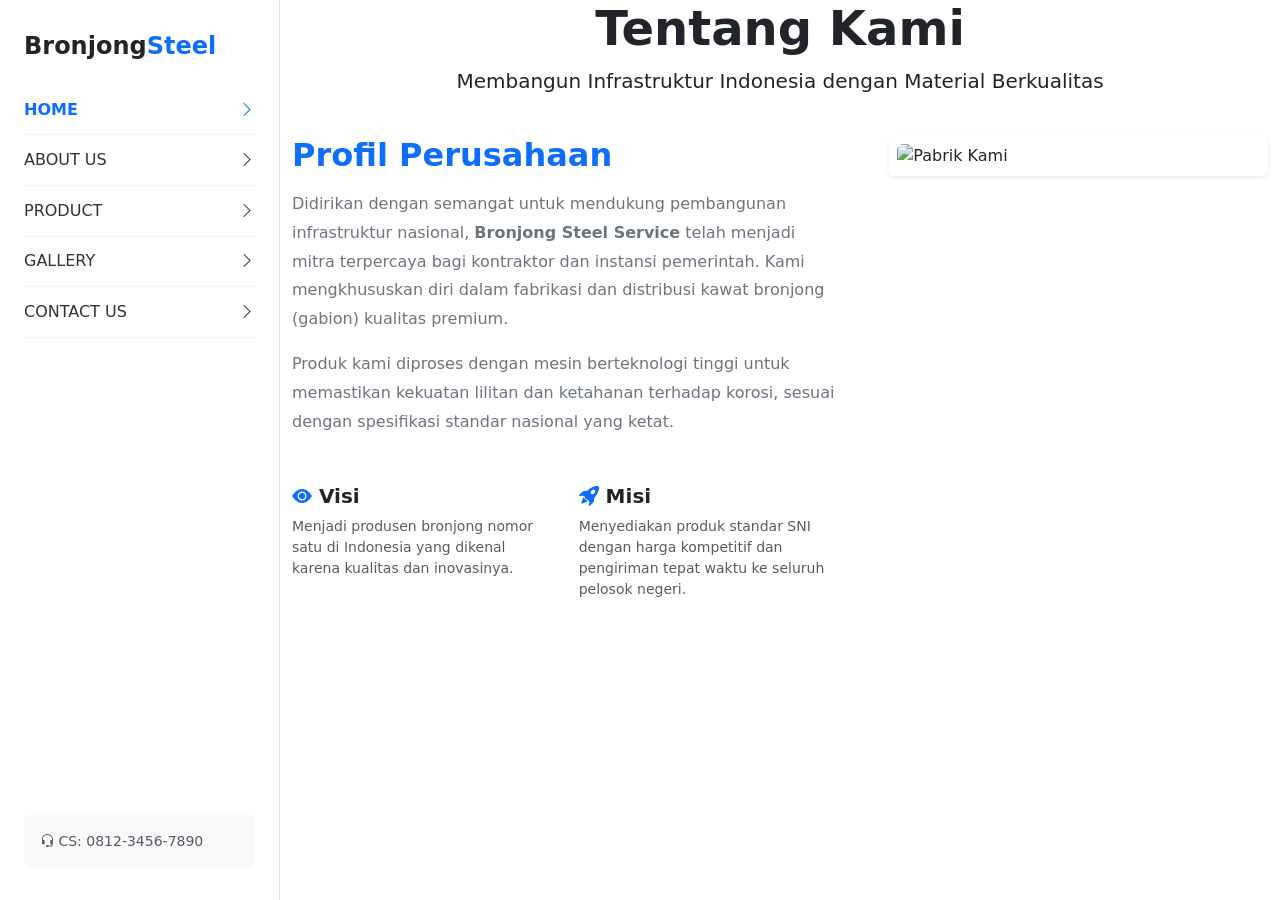
==== about.html @ aea67098 "Update about.html" ====
<!DOCTYPE html>
<html lang="id">
<head>
    <meta charset="UTF-8">
    <meta name="viewport" content="width=device-width, initial-scale=1.0">
    <title>Home - Bronjong Steel Service</title>
    <link href="https://cdn.jsdelivr.net/npm/bootstrap@5.3.0/dist/css/bootstrap.min.css" rel="stylesheet">
    <link rel="stylesheet" href="https://cdn.jsdelivr.net/npm/bootstrap-icons@1.11.0/font/bootstrap-icons.css">
    <style>
        .sidebar { width: 280px; height: 100vh; position: fixed; left: 0; top: 0; background: #fff; border-right: 1px solid #dee2e6; padding: 2rem 1.5rem; z-index: 1000; }
        .main-content { margin-left: 280px; }
        .nav-link { color: #333; padding: 0.8rem 0; border-bottom: 1px solid #eee; display: flex; justify-content: space-between; }
        .nav-link.active { color: #0d6efd; font-weight: bold; }
        .hero-banner { background: linear-gradient(rgba(0,0,0,0.5), rgba(0,0,0,0.5)), url('https://images.unsplash.com/photo-1518709268805-4e9042af9f23?auto=format&fit=crop&q=80&w=1000') center/cover; height: 450px; border-radius: 10px; margin: 20px; display: flex; align-items: center; padding: 50px; color: white; }
        @media (max-width: 991px) { .sidebar { width: 100%; height: auto; position: relative; } .main-content { margin-left: 0; } }
    </style>
</head>
<body>

    <div class="sidebar d-flex flex-column">
        <h4 class="fw-bold mb-4">Bronjong<span class="text-primary">Steel</span></h4>
        <nav class="nav flex-column mb-auto">
            <a class="nav-link active" href="index.html">HOME <i class="bi bi-chevron-right"></i></a>
            <a class="nav-link" href="about.html">ABOUT US <i class="bi bi-chevron-right"></i></a>
            <a class="nav-link" href="products.html">PRODUCT <i class="bi bi-chevron-right"></i></a>
            <a class="nav-link" href="gallery.html">GALLERY <i class="bi bi-chevron-right"></i></a>
            <a class="nav-link" href="contact.html">CONTACT US <i class="bi bi-chevron-right"></i></a>
        </nav>
        <div class="mt-4 p-3 bg-light rounded small text-muted">
            <i class="bi bi-headset"></i> CS: 0812-3456-7890
        </div>
    </div>

    <div class="main-content">
        <div class="about-header text-center">
            <h1 class="display-5 fw-bold">Tentang Kami</h1>
            <p class="lead">Membangun Infrastruktur Indonesia dengan Material Berkualitas</p>
        </div>

        <div class="container py-4">
            <div class="row g-5">
                <div class="col-lg-7">
                    <h2 class="fw-bold text-primary">Profil Perusahaan</h2>
                    <p class="text-secondary mt-3" style="line-height: 1.8;">
                        Didirikan dengan semangat untuk mendukung pembangunan infrastruktur nasional, <strong>Bronjong Steel Service</strong> telah menjadi mitra terpercaya bagi kontraktor dan instansi pemerintah. Kami mengkhususkan diri dalam fabrikasi dan distribusi kawat bronjong (gabion) kualitas premium.
                    </p>
                    <p class="text-secondary" style="line-height: 1.8;">
                        Produk kami diproses dengan mesin berteknologi tinggi untuk memastikan kekuatan lilitan dan ketahanan terhadap korosi, sesuai dengan spesifikasi standar nasional yang ketat.
                    </p>
                    
                    <div class="row mt-5">
                        <div class="col-md-6">
                            <h5 class="fw-bold"><i class="bi bi-eye-fill text-primary"></i> Visi</h5>
                            <p class="small text-muted">Menjadi produsen bronjong nomor satu di Indonesia yang dikenal karena kualitas dan inovasinya.</p>
                        </div>
                        <div class="col-md-6">
                            <h5 class="fw-bold"><i class="bi bi-rocket-takeoff-fill text-primary"></i> Misi</h5>
                            <p class="small text-muted">Menyediakan produk standar SNI dengan harga kompetitif dan pengiriman tepat waktu ke seluruh pelosok negeri.</p>
                        </div>
                    </div>
                </div>
                <div class="col-lg-5">
                    <div class="card border-0 shadow-sm p-2">
                        <img src="https://images.unsplash.com/photo-1504307651254-35680f356dfd?auto=format&fit=crop&q=80&w=600" class="img-fluid rounded" alt="Pabrik Kami">
                    </div>
                </div>
            </div>
        </div>
    </div>

    <script src="https://cdn.jsdelivr.net/npm/bootstrap@5.3.0/dist/js/bootstrap.bundle.min.js"></script>
</body>
</html>
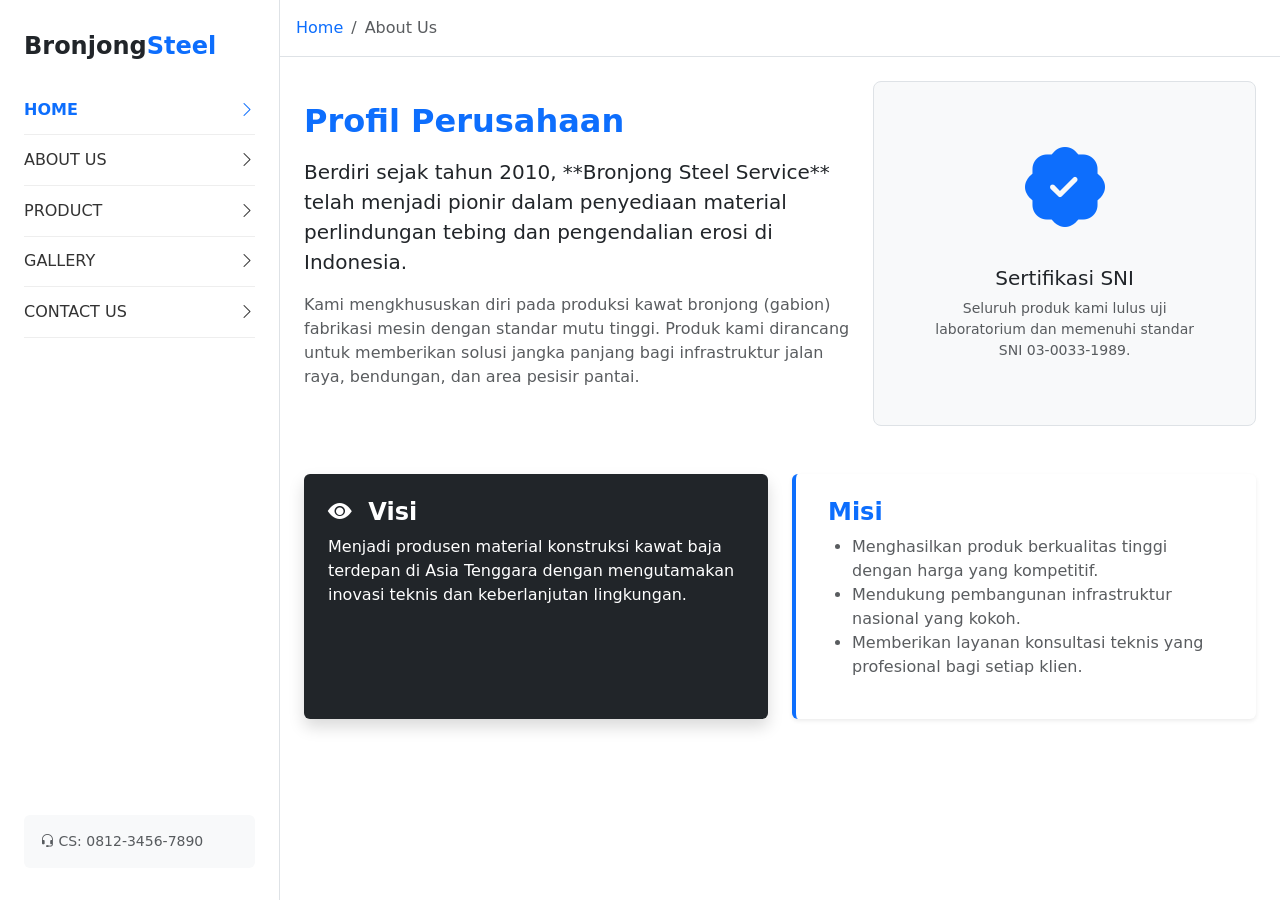
==== commit 6d72d43d: "done" ====
--- a/about.html
+++ b/about.html
@@ -32,41 +32,51 @@
     </div>
 
     <div class="main-content">
-        <div class="about-header text-center">
-            <h1 class="display-5 fw-bold">Tentang Kami</h1>
-            <p class="lead">Membangun Infrastruktur Indonesia dengan Material Berkualitas</p>
+    <header class="bg-white p-3 border-bottom d-flex justify-content-between align-items-center">
+        <nav aria-label="breadcrumb">
+            <ol class="breadcrumb mb-0">
+                <li class="breadcrumb-item"><a href="index.html" class="text-decoration-none">Home</a></li>
+                <li class="breadcrumb-item active">About Us</li>
+            </ol>
+        </nav>
+    </header>
+
+    <div class="container-fluid p-4">
+        <div class="row align-items-center mb-5">
+            <div class="col-lg-7">
+                <h2 class="fw-bold text-primary mb-3">Profil Perusahaan</h2>
+                <p class="lead">Berdiri sejak tahun 2010, **Bronjong Steel Service** telah menjadi pionir dalam penyediaan material perlindungan tebing dan pengendalian erosi di Indonesia.</p>
+                <p class="text-muted">Kami mengkhususkan diri pada produksi kawat bronjong (gabion) fabrikasi mesin dengan standar mutu tinggi. Produk kami dirancang untuk memberikan solusi jangka panjang bagi infrastruktur jalan raya, bendungan, dan area pesisir pantai.</p>
+            </div>
+            <div class="col-lg-5">
+                <div class="bg-light p-5 text-center rounded-3 border">
+                    <i class="bi bi-patch-check-fill text-primary" style="font-size: 80px;"></i>
+                    <h5 class="mt-3">Sertifikasi SNI</h5>
+                    <p class="small text-muted">Seluruh produk kami lulus uji laboratorium dan memenuhi standar SNI 03-0033-1989.</p>
+                </div>
+            </div>
         </div>
 
-        <div class="container py-4">
-            <div class="row g-5">
-                <div class="col-lg-7">
-                    <h2 class="fw-bold text-primary">Profil Perusahaan</h2>
-                    <p class="text-secondary mt-3" style="line-height: 1.8;">
-                        Didirikan dengan semangat untuk mendukung pembangunan infrastruktur nasional, <strong>Bronjong Steel Service</strong> telah menjadi mitra terpercaya bagi kontraktor dan instansi pemerintah. Kami mengkhususkan diri dalam fabrikasi dan distribusi kawat bronjong (gabion) kualitas premium.
-                    </p>
-                    <p class="text-secondary" style="line-height: 1.8;">
-                        Produk kami diproses dengan mesin berteknologi tinggi untuk memastikan kekuatan lilitan dan ketahanan terhadap korosi, sesuai dengan spesifikasi standar nasional yang ketat.
-                    </p>
-                    
-                    <div class="row mt-5">
-                        <div class="col-md-6">
-                            <h5 class="fw-bold"><i class="bi bi-eye-fill text-primary"></i> Visi</h5>
-                            <p class="small text-muted">Menjadi produsen bronjong nomor satu di Indonesia yang dikenal karena kualitas dan inovasinya.</p>
-                        </div>
-                        <div class="col-md-6">
-                            <h5 class="fw-bold"><i class="bi bi-rocket-takeoff-fill text-primary"></i> Misi</h5>
-                            <p class="small text-muted">Menyediakan produk standar SNI dengan harga kompetitif dan pengiriman tepat waktu ke seluruh pelosok negeri.</p>
-                        </div>
-                    </div>
+        <div class="row g-4 mb-5">
+            <div class="col-md-6">
+                <div class="card h-100 border-0 bg-dark text-white p-4 shadow">
+                    <h4 class="fw-bold"><i class="bi bi-eye-fill me-2"></i> Visi</h4>
+                    <p>Menjadi produsen material konstruksi kawat baja terdepan di Asia Tenggara dengan mengutamakan inovasi teknis dan keberlanjutan lingkungan.</p>
                 </div>
-                <div class="col-lg-5">
-                    <div class="card border-0 shadow-sm p-2">
-                        <img src="https://images.unsplash.com/photo-1504307651254-35680f356dfd?auto=format&fit=crop&q=80&w=600" class="img-fluid rounded" alt="Pabrik Kami">
-                    </div>
+            </div>
+            <div class="col-md-6">
+                <div class="card h-100 border-0 border-start border-primary border-4 shadow-sm p-4">
+                    <h4 class="fw-bold text-primary"><i class="bi bi-target me-2"></i> Misi</h4>
+                    <ul class="text-muted">
+                        <li>Menghasilkan produk berkualitas tinggi dengan harga yang kompetitif.</li>
+                        <li>Mendukung pembangunan infrastruktur nasional yang kokoh.</li>
+                        <li>Memberikan layanan konsultasi teknis yang profesional bagi setiap klien.</li>
+                    </ul>
                 </div>
             </div>
         </div>
     </div>
+</div>
 
     <script src="https://cdn.jsdelivr.net/npm/bootstrap@5.3.0/dist/js/bootstrap.bundle.min.js"></script>
 </body>
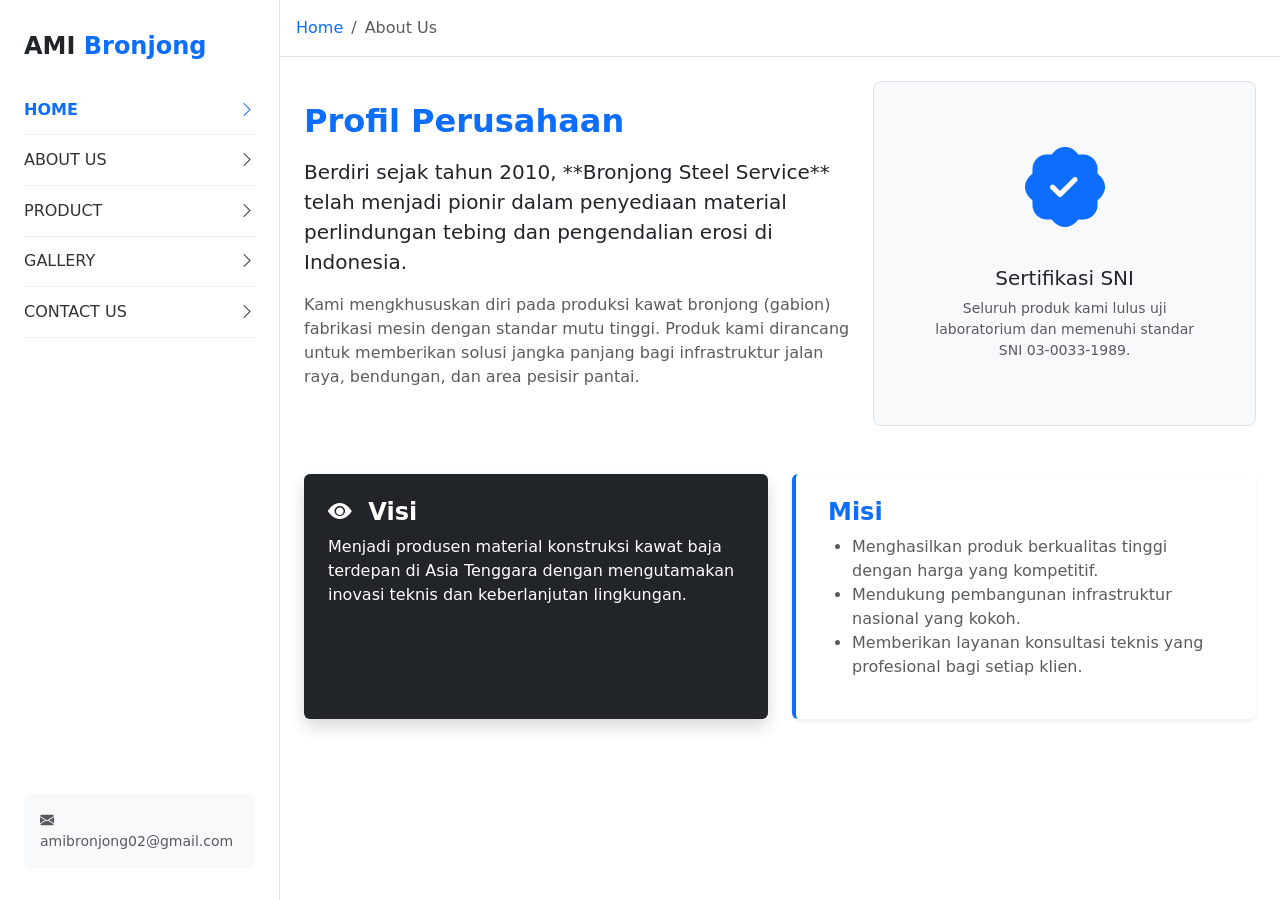
==== commit c1a8f258: "Update about.html" ====
--- a/about.html
+++ b/about.html
@@ -1,5 +1,6 @@
 <!DOCTYPE html>
 <html lang="id">
+
 <head>
     <meta charset="UTF-8">
     <meta name="viewport" content="width=device-width, initial-scale=1.0">
@@ -7,18 +8,64 @@
     <link href="https://cdn.jsdelivr.net/npm/bootstrap@5.3.0/dist/css/bootstrap.min.css" rel="stylesheet">
     <link rel="stylesheet" href="https://cdn.jsdelivr.net/npm/bootstrap-icons@1.11.0/font/bootstrap-icons.css">
     <style>
-        .sidebar { width: 280px; height: 100vh; position: fixed; left: 0; top: 0; background: #fff; border-right: 1px solid #dee2e6; padding: 2rem 1.5rem; z-index: 1000; }
-        .main-content { margin-left: 280px; }
-        .nav-link { color: #333; padding: 0.8rem 0; border-bottom: 1px solid #eee; display: flex; justify-content: space-between; }
-        .nav-link.active { color: #0d6efd; font-weight: bold; }
-        .hero-banner { background: linear-gradient(rgba(0,0,0,0.5), rgba(0,0,0,0.5)), url('https://images.unsplash.com/photo-1518709268805-4e9042af9f23?auto=format&fit=crop&q=80&w=1000') center/cover; height: 450px; border-radius: 10px; margin: 20px; display: flex; align-items: center; padding: 50px; color: white; }
-        @media (max-width: 991px) { .sidebar { width: 100%; height: auto; position: relative; } .main-content { margin-left: 0; } }
+        .sidebar {
+            width: 280px;
+            height: 100vh;
+            position: fixed;
+            left: 0;
+            top: 0;
+            background: #fff;
+            border-right: 1px solid #dee2e6;
+            padding: 2rem 1.5rem;
+            z-index: 1000;
+        }
+
+        .main-content {
+            margin-left: 280px;
+        }
+
+        .nav-link {
+            color: #333;
+            padding: 0.8rem 0;
+            border-bottom: 1px solid #eee;
+            display: flex;
+            justify-content: space-between;
+        }
+
+        .nav-link.active {
+            color: #0d6efd;
+            font-weight: bold;
+        }
+
+        .hero-banner {
+            background: linear-gradient(rgba(0, 0, 0, 0.5), rgba(0, 0, 0, 0.5)), url('https://images.unsplash.com/photo-1518709268805-4e9042af9f23?auto=format&fit=crop&q=80&w=1000') center/cover;
+            height: 450px;
+            border-radius: 10px;
+            margin: 20px;
+            display: flex;
+            align-items: center;
+            padding: 50px;
+            color: white;
+        }
+
+        @media (max-width: 991px) {
+            .sidebar {
+                width: 100%;
+                height: auto;
+                position: relative;
+            }
+
+            .main-content {
+                margin-left: 0;
+            }
+        }
     </style>
 </head>
+
 <body>
 
     <div class="sidebar d-flex flex-column">
-        <h4 class="fw-bold mb-4">Bronjong<span class="text-primary">Steel</span></h4>
+        <h4 class="fw-bold mb-4">AMI <span class="text-primary">Bronjong</span></h4>
         <nav class="nav flex-column mb-auto">
             <a class="nav-link active" href="index.html">HOME <i class="bi bi-chevron-right"></i></a>
             <a class="nav-link" href="about.html">ABOUT US <i class="bi bi-chevron-right"></i></a>
@@ -27,57 +74,63 @@
             <a class="nav-link" href="contact.html">CONTACT US <i class="bi bi-chevron-right"></i></a>
         </nav>
         <div class="mt-4 p-3 bg-light rounded small text-muted">
-            <i class="bi bi-headset"></i> CS: 0812-3456-7890
+            <i class="bi bi-envelope-fill"></i> amibronjong02@gmail.com
         </div>
     </div>
 
     <div class="main-content">
-    <header class="bg-white p-3 border-bottom d-flex justify-content-between align-items-center">
-        <nav aria-label="breadcrumb">
-            <ol class="breadcrumb mb-0">
-                <li class="breadcrumb-item"><a href="index.html" class="text-decoration-none">Home</a></li>
-                <li class="breadcrumb-item active">About Us</li>
-            </ol>
-        </nav>
-    </header>
+        <header class="bg-white p-3 border-bottom d-flex justify-content-between align-items-center">
+            <nav aria-label="breadcrumb">
+                <ol class="breadcrumb mb-0">
+                    <li class="breadcrumb-item"><a href="index.html" class="text-decoration-none">Home</a></li>
+                    <li class="breadcrumb-item active">About Us</li>
+                </ol>
+            </nav>
+        </header>
 
-    <div class="container-fluid p-4">
-        <div class="row align-items-center mb-5">
-            <div class="col-lg-7">
-                <h2 class="fw-bold text-primary mb-3">Profil Perusahaan</h2>
-                <p class="lead">Berdiri sejak tahun 2010, **Bronjong Steel Service** telah menjadi pionir dalam penyediaan material perlindungan tebing dan pengendalian erosi di Indonesia.</p>
-                <p class="text-muted">Kami mengkhususkan diri pada produksi kawat bronjong (gabion) fabrikasi mesin dengan standar mutu tinggi. Produk kami dirancang untuk memberikan solusi jangka panjang bagi infrastruktur jalan raya, bendungan, dan area pesisir pantai.</p>
-            </div>
-            <div class="col-lg-5">
-                <div class="bg-light p-5 text-center rounded-3 border">
-                    <i class="bi bi-patch-check-fill text-primary" style="font-size: 80px;"></i>
-                    <h5 class="mt-3">Sertifikasi SNI</h5>
-                    <p class="small text-muted">Seluruh produk kami lulus uji laboratorium dan memenuhi standar SNI 03-0033-1989.</p>
+        <div class="container-fluid p-4">
+            <div class="row align-items-center mb-5">
+                <div class="col-lg-7">
+                    <h2 class="fw-bold text-primary mb-3">Profil Perusahaan</h2>
+                    <p class="lead">Berdiri sejak tahun 2010, **Bronjong Steel Service** telah menjadi pionir dalam
+                        penyediaan material perlindungan tebing dan pengendalian erosi di Indonesia.</p>
+                    <p class="text-muted">Kami mengkhususkan diri pada produksi kawat bronjong (gabion) fabrikasi mesin
+                        dengan standar mutu tinggi. Produk kami dirancang untuk memberikan solusi jangka panjang bagi
+                        infrastruktur jalan raya, bendungan, dan area pesisir pantai.</p>
+                </div>
+                <div class="col-lg-5">
+                    <div class="bg-light p-5 text-center rounded-3 border">
+                        <i class="bi bi-patch-check-fill text-primary" style="font-size: 80px;"></i>
+                        <h5 class="mt-3">Sertifikasi SNI</h5>
+                        <p class="small text-muted">Seluruh produk kami lulus uji laboratorium dan memenuhi standar SNI
+                            03-0033-1989.</p>
+                    </div>
                 </div>
             </div>
-        </div>
 
-        <div class="row g-4 mb-5">
-            <div class="col-md-6">
-                <div class="card h-100 border-0 bg-dark text-white p-4 shadow">
-                    <h4 class="fw-bold"><i class="bi bi-eye-fill me-2"></i> Visi</h4>
-                    <p>Menjadi produsen material konstruksi kawat baja terdepan di Asia Tenggara dengan mengutamakan inovasi teknis dan keberlanjutan lingkungan.</p>
+            <div class="row g-4 mb-5">
+                <div class="col-md-6">
+                    <div class="card h-100 border-0 bg-dark text-white p-4 shadow">
+                        <h4 class="fw-bold"><i class="bi bi-eye-fill me-2"></i> Visi</h4>
+                        <p>Menjadi produsen material konstruksi kawat baja terdepan di Asia Tenggara dengan mengutamakan
+                            inovasi teknis dan keberlanjutan lingkungan.</p>
+                    </div>
                 </div>
-            </div>
-            <div class="col-md-6">
-                <div class="card h-100 border-0 border-start border-primary border-4 shadow-sm p-4">
-                    <h4 class="fw-bold text-primary"><i class="bi bi-target me-2"></i> Misi</h4>
-                    <ul class="text-muted">
-                        <li>Menghasilkan produk berkualitas tinggi dengan harga yang kompetitif.</li>
-                        <li>Mendukung pembangunan infrastruktur nasional yang kokoh.</li>
-                        <li>Memberikan layanan konsultasi teknis yang profesional bagi setiap klien.</li>
-                    </ul>
+                <div class="col-md-6">
+                    <div class="card h-100 border-0 border-start border-primary border-4 shadow-sm p-4">
+                        <h4 class="fw-bold text-primary"><i class="bi bi-target me-2"></i> Misi</h4>
+                        <ul class="text-muted">
+                            <li>Menghasilkan produk berkualitas tinggi dengan harga yang kompetitif.</li>
+                            <li>Mendukung pembangunan infrastruktur nasional yang kokoh.</li>
+                            <li>Memberikan layanan konsultasi teknis yang profesional bagi setiap klien.</li>
+                        </ul>
+                    </div>
                 </div>
             </div>
         </div>
     </div>
-</div>
 
     <script src="https://cdn.jsdelivr.net/npm/bootstrap@5.3.0/dist/js/bootstrap.bundle.min.js"></script>
 </body>
+
 </html>
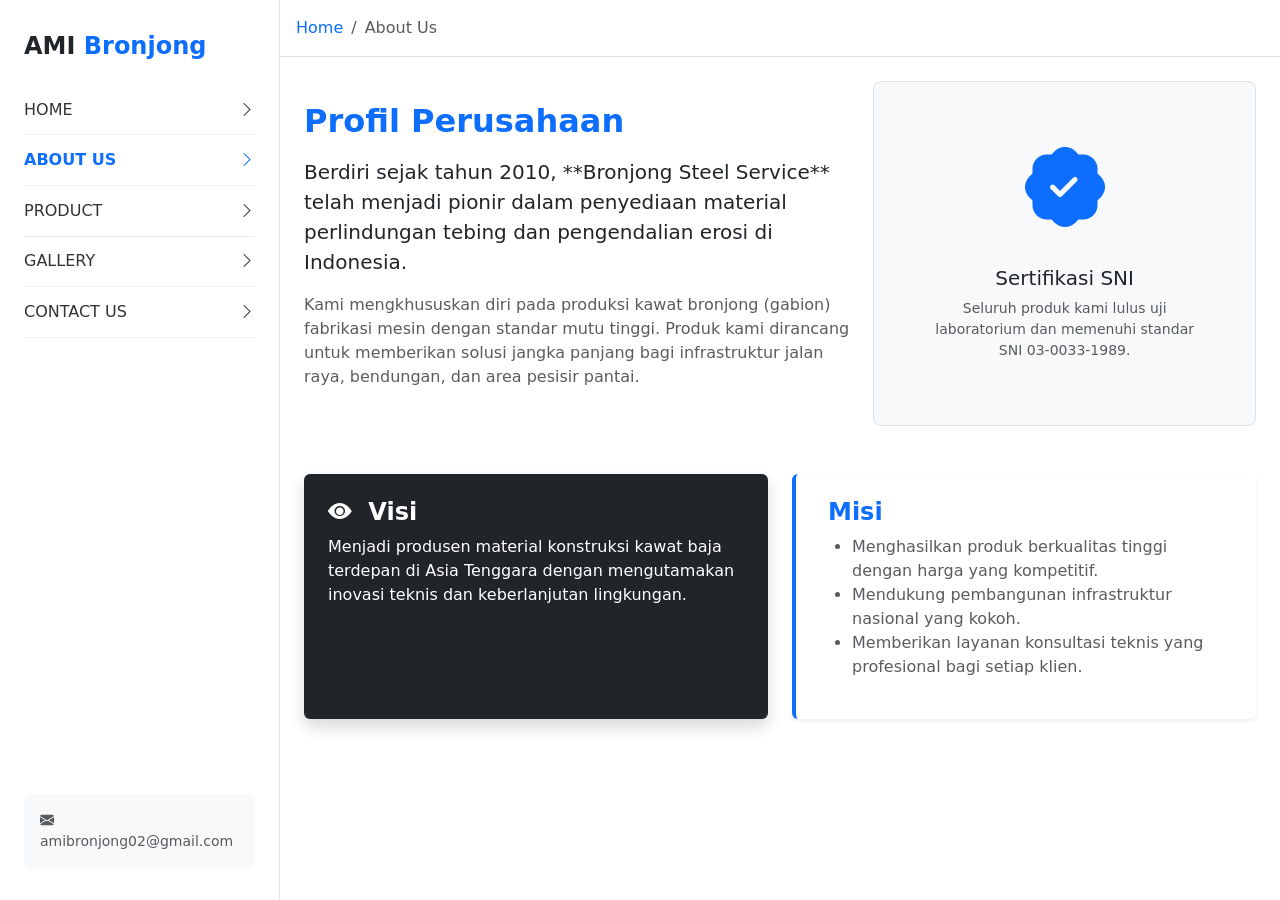
==== commit a72d5cd9: "Update about.html" ====
--- a/about.html
+++ b/about.html
@@ -67,8 +67,8 @@
     <div class="sidebar d-flex flex-column">
         <h4 class="fw-bold mb-4">AMI <span class="text-primary">Bronjong</span></h4>
         <nav class="nav flex-column mb-auto">
-            <a class="nav-link active" href="index.html">HOME <i class="bi bi-chevron-right"></i></a>
-            <a class="nav-link" href="about.html">ABOUT US <i class="bi bi-chevron-right"></i></a>
+            <a class="nav-link" href="index.html">HOME <i class="bi bi-chevron-right"></i></a>
+            <a class="nav-link active" href="about.html">ABOUT US <i class="bi bi-chevron-right"></i></a>
             <a class="nav-link" href="products.html">PRODUCT <i class="bi bi-chevron-right"></i></a>
             <a class="nav-link" href="gallery.html">GALLERY <i class="bi bi-chevron-right"></i></a>
             <a class="nav-link" href="contact.html">CONTACT US <i class="bi bi-chevron-right"></i></a>
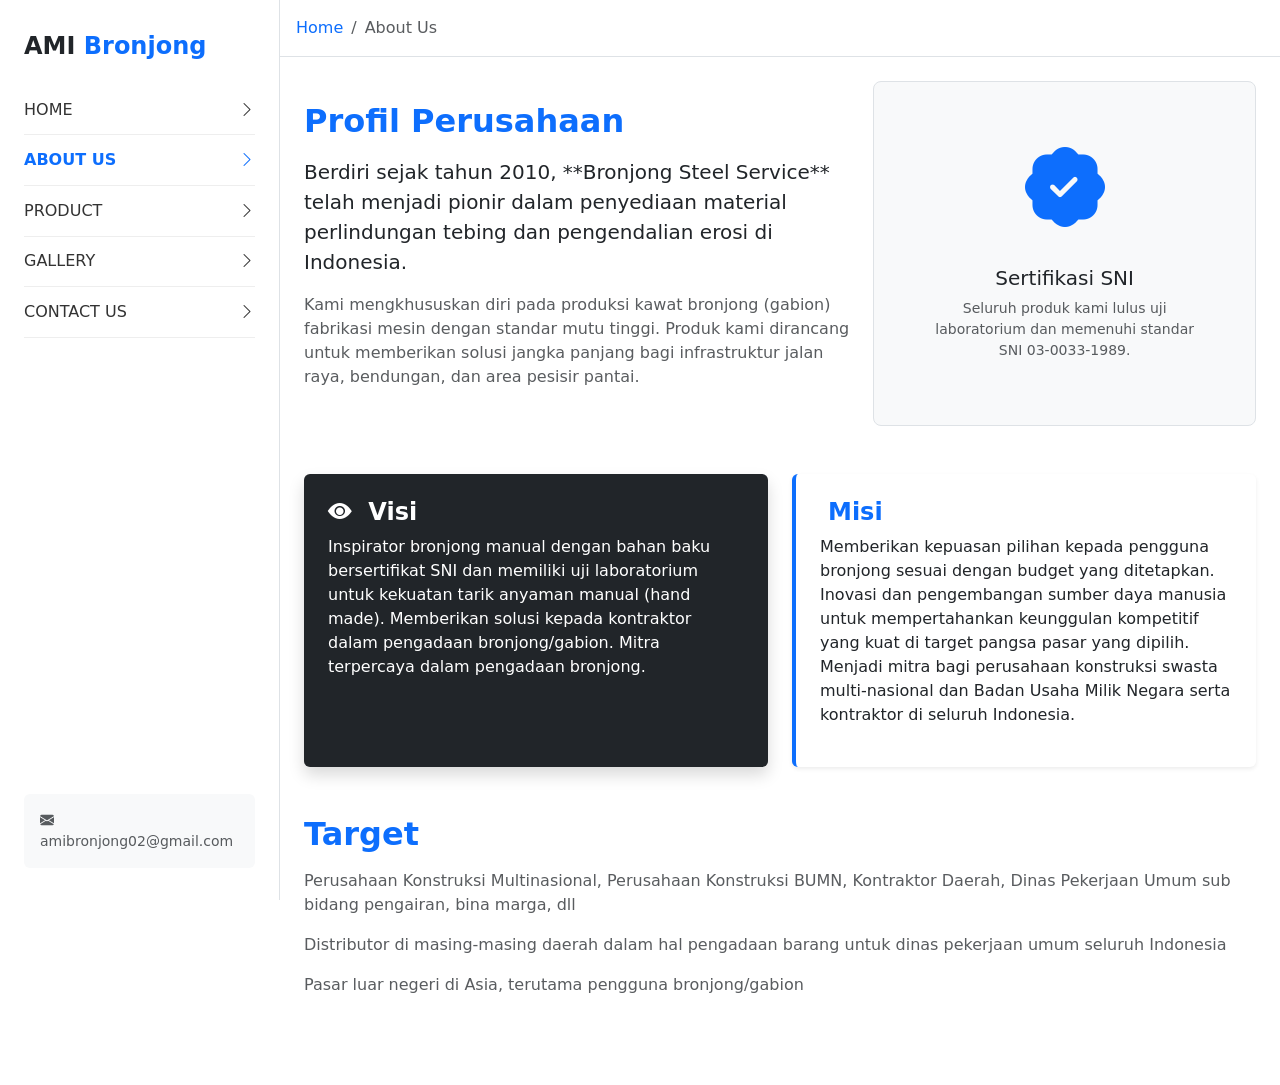
==== commit 718d712d: "Update about.html" ====
--- a/about.html
+++ b/about.html
@@ -112,19 +112,23 @@
                 <div class="col-md-6">
                     <div class="card h-100 border-0 bg-dark text-white p-4 shadow">
                         <h4 class="fw-bold"><i class="bi bi-eye-fill me-2"></i> Visi</h4>
-                        <p>Menjadi produsen material konstruksi kawat baja terdepan di Asia Tenggara dengan mengutamakan
-                            inovasi teknis dan keberlanjutan lingkungan.</p>
+                        <p>Inspirator bronjong manual dengan bahan baku bersertifikat SNI dan memiliki uji laboratorium untuk kekuatan tarik anyaman manual (hand made). Memberikan solusi kepada kontraktor dalam pengadaan bronjong/gabion. Mitra terpercaya dalam pengadaan bronjong.</p>
                     </div>
                 </div>
                 <div class="col-md-6">
                     <div class="card h-100 border-0 border-start border-primary border-4 shadow-sm p-4">
                         <h4 class="fw-bold text-primary"><i class="bi bi-target me-2"></i> Misi</h4>
-                        <ul class="text-muted">
-                            <li>Menghasilkan produk berkualitas tinggi dengan harga yang kompetitif.</li>
-                            <li>Mendukung pembangunan infrastruktur nasional yang kokoh.</li>
-                            <li>Memberikan layanan konsultasi teknis yang profesional bagi setiap klien.</li>
-                        </ul>
+                        <p>Memberikan kepuasan pilihan kepada pengguna bronjong sesuai dengan budget yang ditetapkan. Inovasi dan pengembangan sumber daya manusia untuk mempertahankan keunggulan kompetitif yang kuat di target pangsa pasar yang dipilih. Menjadi mitra bagi perusahaan konstruksi swasta multi-nasional dan Badan Usaha Milik Negara serta kontraktor di seluruh Indonesia.</p>
                     </div>
+                </div>
+            </div>
+
+            <div class="row align-items-center mb-5">
+                <div class="col-lg-12">
+                    <h2 class="fw-bold text-primary mb-3">Target</h2>
+                    <p class="text-muted">Perusahaan Konstruksi Multinasional, Perusahaan Konstruksi BUMN, Kontraktor Daerah, Dinas Pekerjaan Umum sub bidang pengairan, bina marga, dll</p>
+                    <p class="text-muted">Distributor di masing-masing daerah dalam hal pengadaan barang untuk dinas pekerjaan umum seluruh Indonesia</p>
+                    <p class="text-muted">Pasar luar negeri di Asia, terutama pengguna bronjong/gabion</p>
                 </div>
             </div>
         </div>
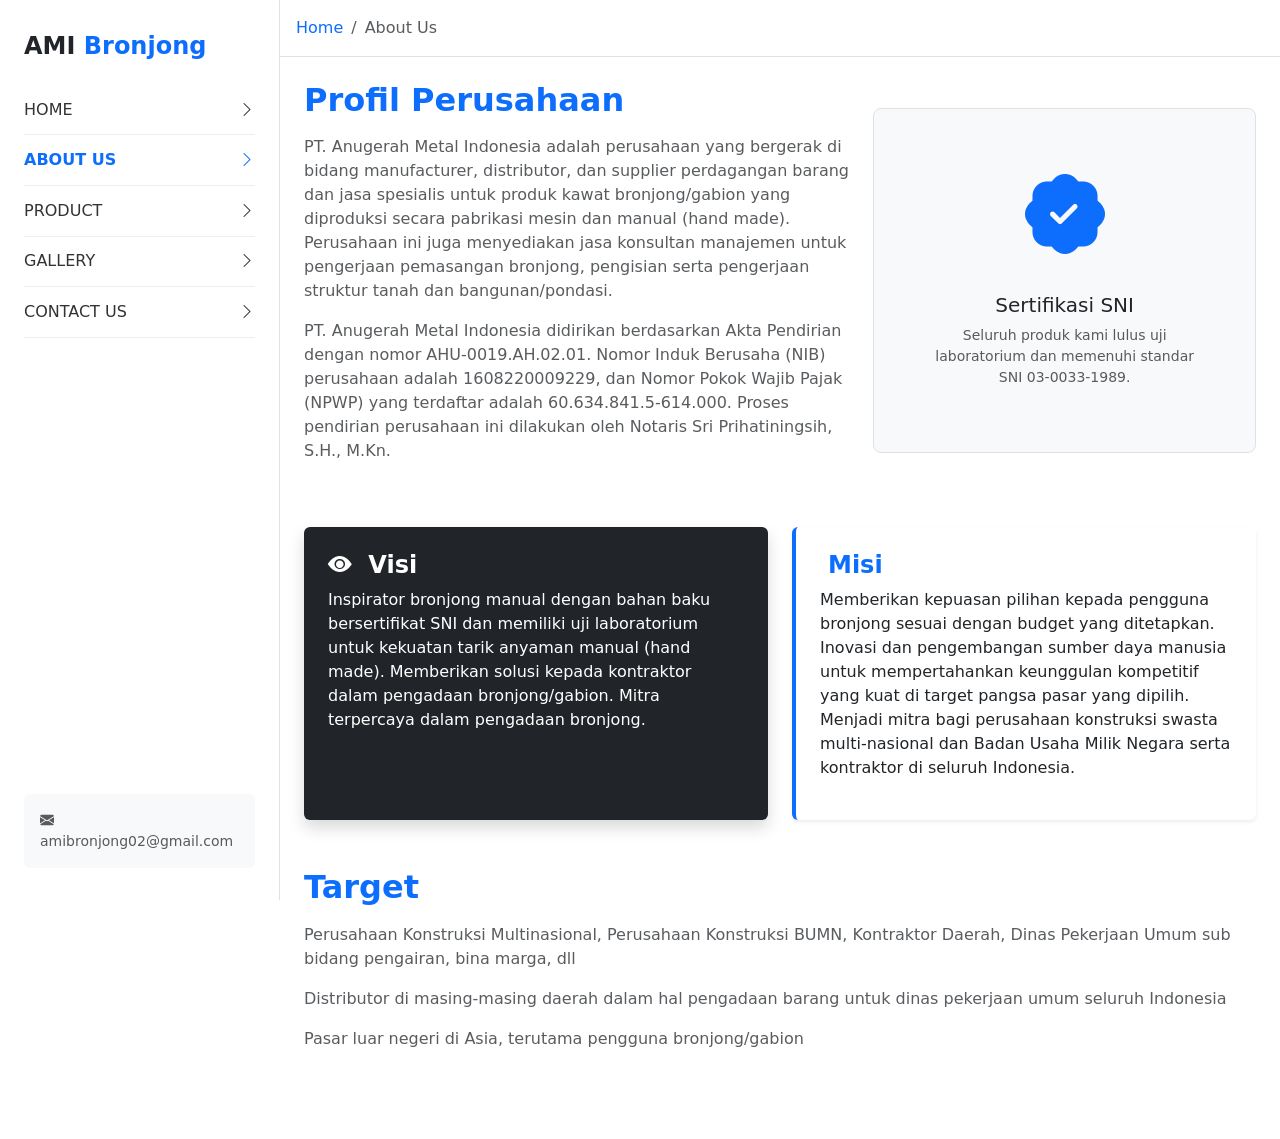
==== commit 69d3157f: "Update about.html" ====
--- a/about.html
+++ b/about.html
@@ -92,11 +92,8 @@
             <div class="row align-items-center mb-5">
                 <div class="col-lg-7">
                     <h2 class="fw-bold text-primary mb-3">Profil Perusahaan</h2>
-                    <p class="lead">Berdiri sejak tahun 2010, **Bronjong Steel Service** telah menjadi pionir dalam
-                        penyediaan material perlindungan tebing dan pengendalian erosi di Indonesia.</p>
-                    <p class="text-muted">Kami mengkhususkan diri pada produksi kawat bronjong (gabion) fabrikasi mesin
-                        dengan standar mutu tinggi. Produk kami dirancang untuk memberikan solusi jangka panjang bagi
-                        infrastruktur jalan raya, bendungan, dan area pesisir pantai.</p>
+                    <p class="text-muted">PT. Anugerah Metal Indonesia adalah perusahaan yang bergerak di bidang manufacturer, distributor, dan supplier perdagangan barang dan jasa spesialis untuk produk kawat bronjong/gabion yang diproduksi secara pabrikasi mesin dan manual (hand made). Perusahaan ini juga menyediakan jasa konsultan manajemen untuk pengerjaan pemasangan bronjong, pengisian serta pengerjaan struktur tanah dan bangunan/pondasi.</p>
+                    <p class="text-muted">PT. Anugerah Metal Indonesia didirikan berdasarkan Akta Pendirian dengan nomor AHU-0019.AH.02.01. Nomor Induk Berusaha (NIB) perusahaan adalah 1608220009229, dan Nomor Pokok Wajib Pajak (NPWP) yang terdaftar adalah 60.634.841.5-614.000. Proses pendirian perusahaan ini dilakukan oleh Notaris Sri Prihatiningsih, S.H., M.Kn.</p>
                 </div>
                 <div class="col-lg-5">
                     <div class="bg-light p-5 text-center rounded-3 border">
